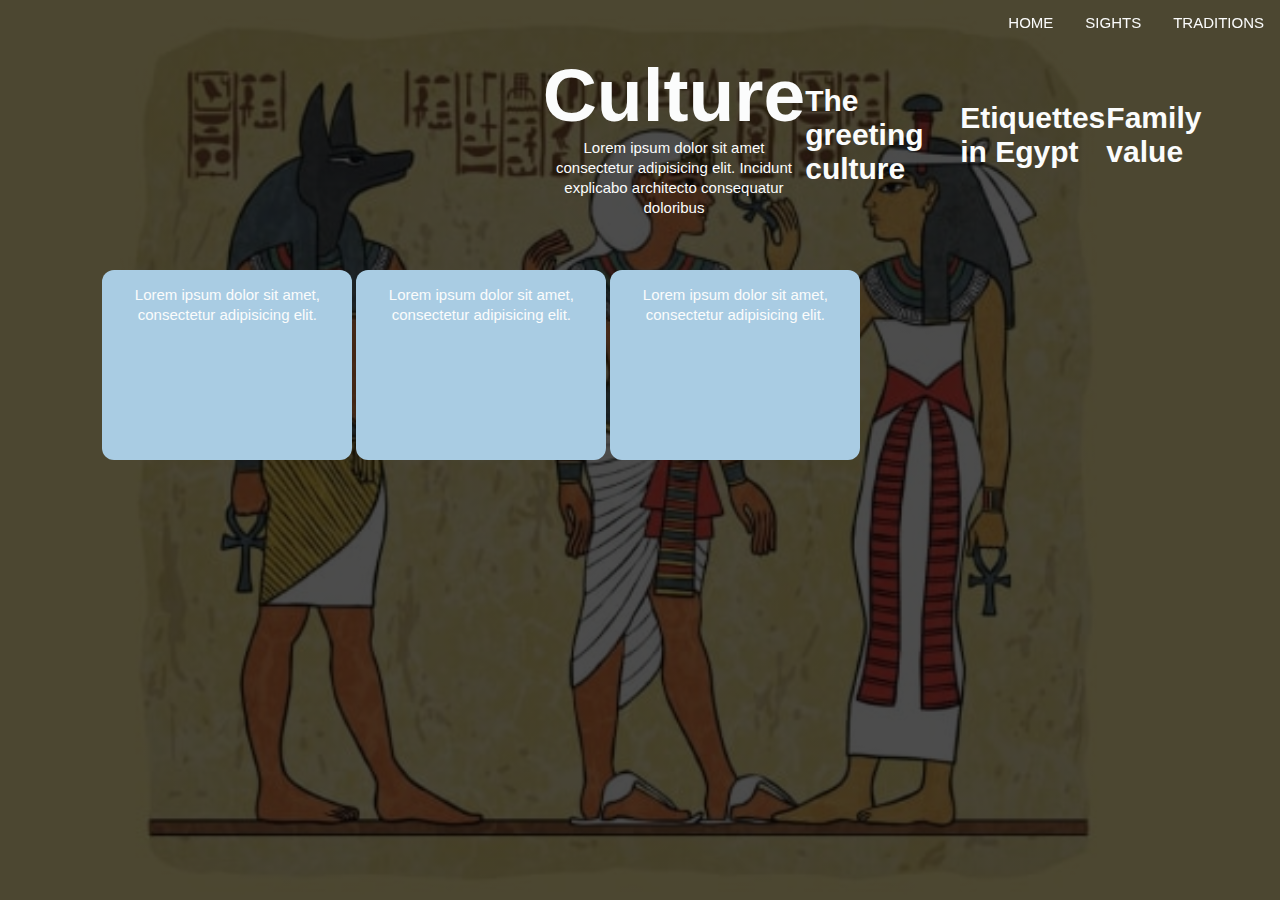
==== culture.html @ d827dedc "update" ====
<!DOCTYPE html>
<html lang="en">
<head>
    <meta charset="UTF-8">
    <meta http-equiv="X-UA-Compatible" content="IE=edge">
    <meta name="viewport" content="width=device-width, initial-scale=1.0">
    <link rel="stylesheet" href="./css/culture.css">
    <title>Culture</title>
</head>


<body>
    <header>
        <div class="container1">
            <div class="topnav">
                <a href="#home">HOME</a>
                <a href="#sights">SIGHTS</a>
                <a href="#traditions">TRADITIONS</a>
            </div>

            <div class="hdrtitle1">
                <div class="hdrtext1">
                    <h1>Culture</h1>
                    <p>Lorem ipsum dolor sit amet consectetur adipisicing elit. 
                        Incidunt explicabo architecto consequatur doloribus</p>
                        </div>
                        
                        <h2>The greeting culture</h2>
                        <h2>Etiquettes in Egypt</h2>
                        <h2>Family value</h2>
                        
                </div>

                <div class="row">
                    <div class="box">
                        <p>Lorem ipsum dolor sit amet, consectetur adipisicing elit.</p>
                    </div>

                    <div class="box2">
                        <p>Lorem ipsum dolor sit amet, consectetur adipisicing elit.</p>
                    </div>

                    <div class="box3">
                        <p>Lorem ipsum dolor sit amet, consectetur adipisicing elit.</p>
                    </div>
                </div>
            </div>
        </div>
    </header>
</body>


</html>
---- css/culture.css ----
*{
    margin: 0;
    padding: 0;
}

.container1{
    width: 100%;
    height: 100vh;
    background-image:linear-gradient(rgba(0,0,0,0.7), rgba(0,0,0,0.7)), url(../img/culture.png);
    background-position:center;
    background-size: cover;
    padding-left: 8%;
    padding-right: 6%;
    box-sizing: border-box;
}

.topnav{
    overflow: hidden;
    top: 0;
    right: 0;
    position: fixed;
}

.topnav a{
    float: left;
    color: rgb(251, 252, 252);
    text-align: center;
    padding: 14px 16px;
    text-decoration: none;
    font-size: 15px;
    font-family: 'Gill Sans', 'Gill Sans MT', Calibri, 'Trebuchet MS', sans-serif;
}

.topnav a:hover{
    background-color: rgb(169, 204, 227);
    color: black;
}

.hdrtitle1{
    display: flex;
    padding-left: 40%;
    align-items: center;
    height: 30%;
}

.hdrtext1{
    flex-basis:15%;
}

h1{
   color: rgb(251, 252, 252);
   font-size: 75px;
   font-family: 'Gill Sans', 'Gill Sans MT', Calibri, 'Trebuchet MS', sans-serif;
}

p{
    color: rgb(251, 252, 252);
    font-size: 15px;
    font-family: 'Gill Sans', 'Gill Sans MT', Calibri, 'Trebuchet MS', sans-serif;
    line-height: 20px;
    text-align: center;
}

h2{
    color: rgb(251, 252, 252);
    font-size: 30px;
    font-family: 'Gill Sans', 'Gill Sans MT', Calibri, 'Trebuchet MS', sans-serif;
}

.box{
    width: 250px;
    height: 190px;
    display: inline-block;
    border-radius: 12px;
    padding: 15px 25px;
    box-sizing: border-box;
    background-color:rgb(169, 204, 227);
}

.box2{
    width: 250px;
    height: 190px;
    display: inline-block;
    border-radius: 12px;
    padding: 15px 25px;
    box-sizing: border-box;
    background-color:rgb(169, 204, 227);
}

.box3{
    width: 250px;
    height: 190px;
    display: inline-block;
    border-radius: 12px;
    padding: 15px 25px;
    box-sizing: border-box;
    background-color:rgb(169, 204, 227);
}
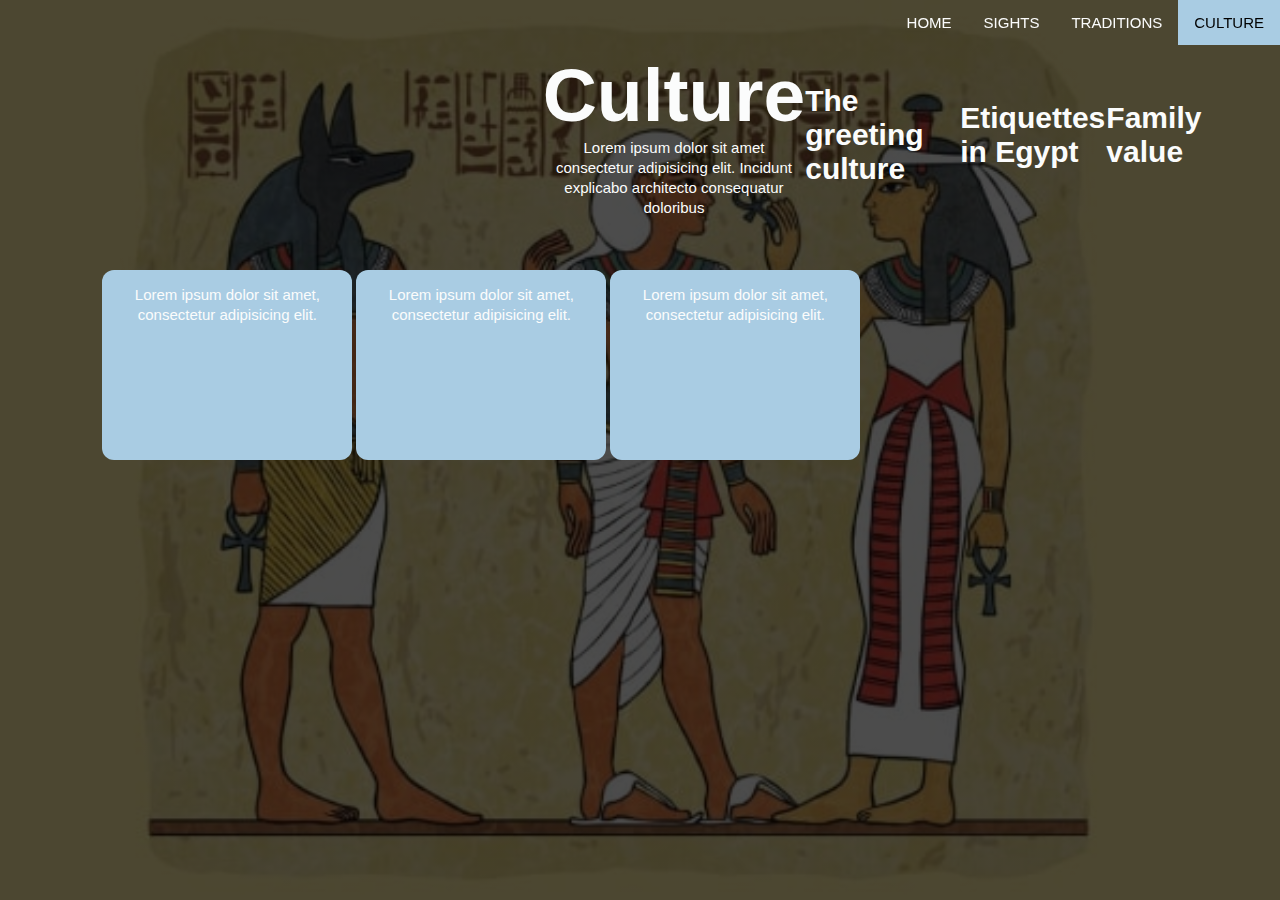
==== commit 53b10c7e: "top nav nice" ====
--- a/culture.html
+++ b/culture.html
@@ -13,9 +13,10 @@
     <header>
         <div class="container1">
             <div class="topnav">
-                <a href="#home">HOME</a>
-                <a href="#sights">SIGHTS</a>
-                <a href="#traditions">TRADITIONS</a>
+                <a href="index.html">HOME</a>
+                <a href="sights.html">SIGHTS</a>
+                <a href="Traditions.html">TRADITIONS</a>
+                <a href="culture" id="culture">CULTURE</a>
             </div>
 
             <div class="hdrtitle1">
--- a/css/culture.css
+++ b/css/culture.css
@@ -19,6 +19,11 @@
     top: 0;
     right: 0;
     position: fixed;
+}
+
+#culture{
+    background-color: rgb(169, 204, 227);
+    color: black;
 }
 
 .topnav a{
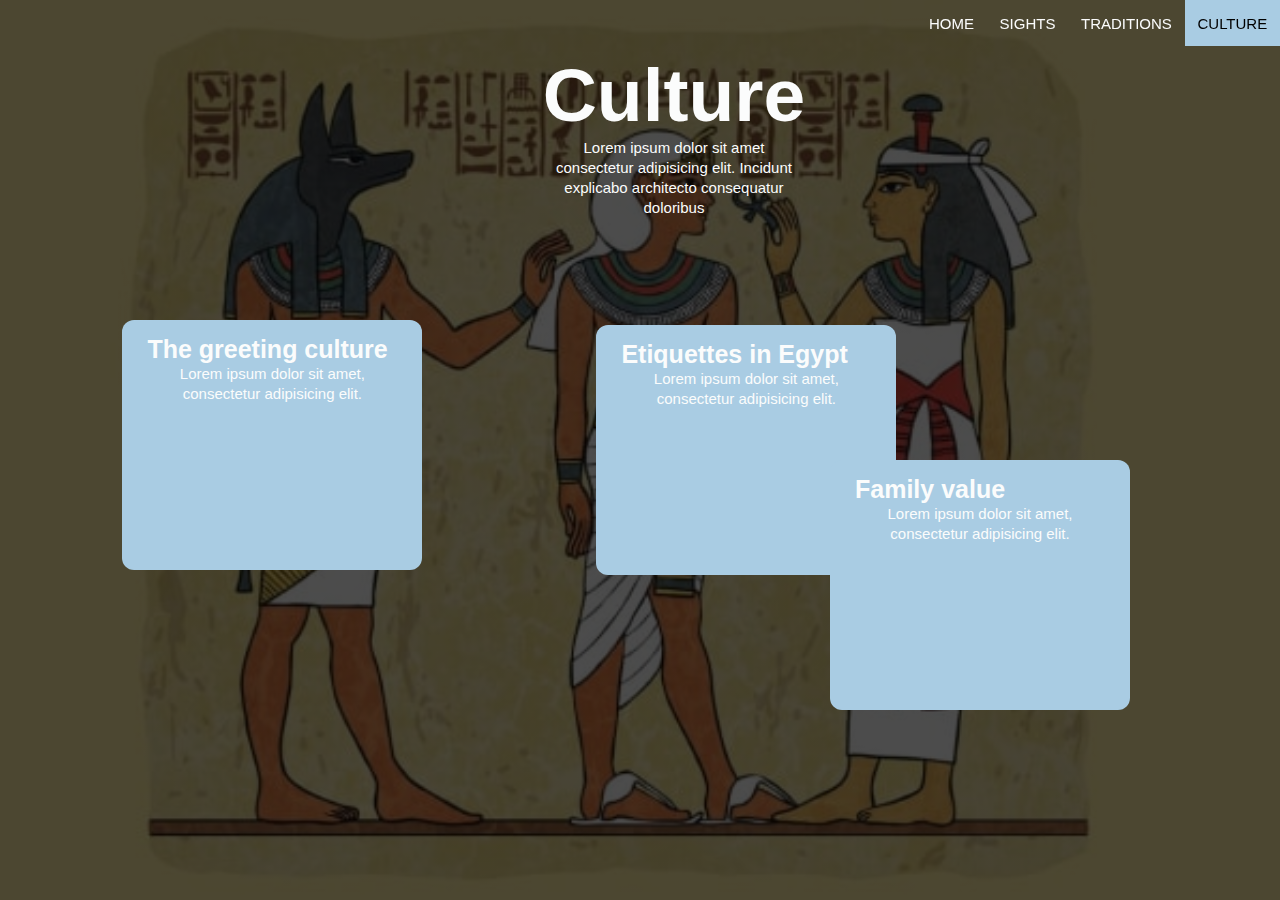
==== commit 950f66a6: "update css" ====
--- a/culture.html
+++ b/culture.html
@@ -26,22 +26,21 @@
                         Incidunt explicabo architecto consequatur doloribus</p>
                         </div>
                         
-                        <h2>The greeting culture</h2>
-                        <h2>Etiquettes in Egypt</h2>
-                        <h2>Family value</h2>
-                        
                 </div>
 
                 <div class="row">
                     <div class="box">
+                        <h2>The greeting culture</h2>
                         <p>Lorem ipsum dolor sit amet, consectetur adipisicing elit.</p>
                     </div>
 
                     <div class="box2">
+                        <h2>Etiquettes in Egypt</h2>
                         <p>Lorem ipsum dolor sit amet, consectetur adipisicing elit.</p>
                     </div>
 
                     <div class="box3">
+                        <h2>Family value</h2>
                         <p>Lorem ipsum dolor sit amet, consectetur adipisicing elit.</p>
                     </div>
                 </div>
--- a/css/culture.css
+++ b/css/culture.css
@@ -30,7 +30,7 @@
     float: left;
     color: rgb(251, 252, 252);
     text-align: center;
-    padding: 14px 16px;
+    padding: 4% 1vw;
     text-decoration: none;
     font-size: 15px;
     font-family: 'Gill Sans', 'Gill Sans MT', Calibri, 'Trebuchet MS', sans-serif;
@@ -68,38 +68,47 @@
 
 h2{
     color: rgb(251, 252, 252);
-    font-size: 30px;
+    font-size: 25px;
     font-family: 'Gill Sans', 'Gill Sans MT', Calibri, 'Trebuchet MS', sans-serif;
 }
 
 .box{
-    width: 250px;
-    height: 190px;
+    width: 300px;
+    height: 250px;
     display: inline-block;
     border-radius: 12px;
     padding: 15px 25px;
     box-sizing: border-box;
     background-color:rgb(169, 204, 227);
+    position: relative;
+    left:20px;
+    top:50px;
 }
 
 .box2{
-    width: 250px;
-    height: 190px;
+    width: 300px;
+    height: 250px;
     display: inline-block;
     border-radius: 12px;
     padding: 15px 25px;
     box-sizing: border-box;
     background-color:rgb(169, 204, 227);
+    position: relative;
+    left:190px;
+    top:55px;
 }
 
 .box3{
-    width: 250px;
-    height: 190px;
+    width: 300px;
+    height: 250px;
     display: inline-block;
     border-radius: 12px;
     padding: 15px 25px;
     box-sizing: border-box;
     background-color:rgb(169, 204, 227);
+    position: absolute;
+    right: 150px;
+    bottom:190px;
 }
 
 
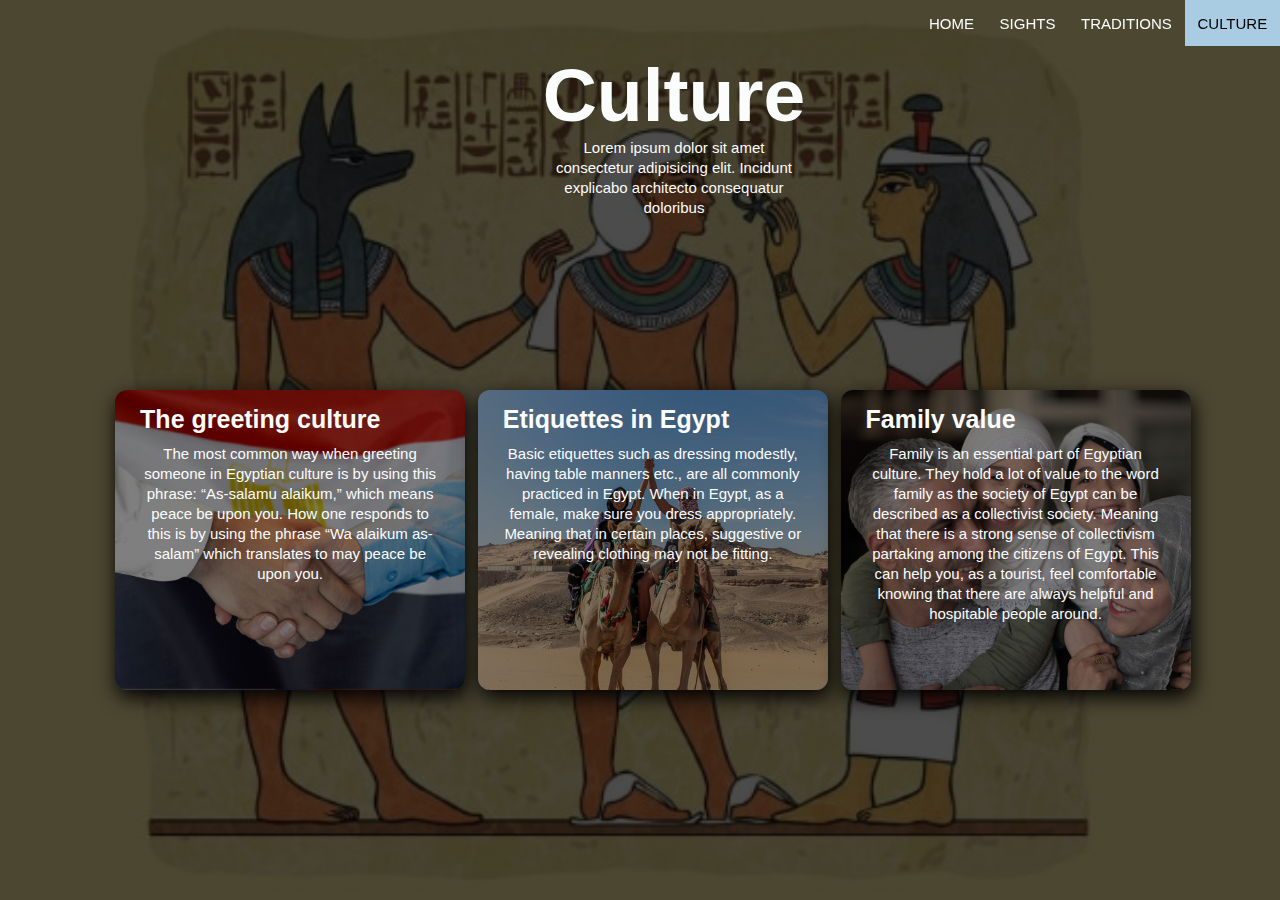
==== commit 4e78fc28: "update" ====
--- a/culture.html
+++ b/culture.html
@@ -31,17 +31,30 @@
                 <div class="row">
                     <div class="box">
                         <h2>The greeting culture</h2>
-                        <p>Lorem ipsum dolor sit amet, consectetur adipisicing elit.</p>
+                        <div class="text">
+                            <p> The most common way when greeting someone in Egyptian culture is by using this phrase:
+                                “As-salamu alaikum,” which means peace be upon you. How one responds to this is by
+                                using the phrase “Wa alaikum as-salam” which translates to may peace be upon you.</p>
+                        </div>
                     </div>
 
                     <div class="box2">
                         <h2>Etiquettes in Egypt</h2>
-                        <p>Lorem ipsum dolor sit amet, consectetur adipisicing elit.</p>
+                        <div class="text">
+                            <p> Basic etiquettes such as dressing modestly, having table manners etc., are all commonly
+                                practiced in Egypt. When in Egypt, as a female, make sure you dress appropriately. Meaning
+                                that in certain places, suggestive or revealing clothing may not be fitting.</p>
+                        </div>
                     </div>
 
                     <div class="box3">
                         <h2>Family value</h2>
-                        <p>Lorem ipsum dolor sit amet, consectetur adipisicing elit.</p>
+                        <div class="text">
+                            <p>Family is an essential part of Egyptian culture. They hold a lot of value to the word family as
+                                the society of Egypt can be described as a collectivist society. 
+                                Meaning that there is a strong sense of collectivism partaking among the citizens of Egypt. 
+                                This can help you, as a tourist, feel comfortable knowing that there are always helpful and hospitable people around.</p>
+                        </div>
                     </div>
                 </div>
             </div>
--- a/css/culture.css
+++ b/css/culture.css
@@ -72,46 +72,67 @@
     font-family: 'Gill Sans', 'Gill Sans MT', Calibri, 'Trebuchet MS', sans-serif;
 }
 
+.row{
+    height:60vh;
+    width: 100%;
+    display:flex;
+    flex-direction: row;
+    justify-content: space-evenly;
+    align-items: center;
+}
+
 .box{
-    width: 300px;
-    height: 250px;
+    width: 350px;
+    height: 300px;
     display: inline-block;
     border-radius: 12px;
     padding: 15px 25px;
     box-sizing: border-box;
-    background-color:rgb(169, 204, 227);
-    position: relative;
-    left:20px;
-    top:50px;
+    background-image: linear-gradient(rgba(0,0,0,0.5), rgba(0,0,0,0.5)), url(../img/greeting.png);
+    background-position: center;
+    background-size: cover;
+
+    box-shadow: 2px 7px 20px black;
 }
 
 .box2{
-    width: 300px;
-    height: 250px;
+    width: 350px;
+    height: 300px;
     display: inline-block;
     border-radius: 12px;
     padding: 15px 25px;
     box-sizing: border-box;
-    background-color:rgb(169, 204, 227);
-    position: relative;
-    left:190px;
-    top:55px;
+    background-image: linear-gradient(rgba(0,0,0,0.5), rgba(0,0,0,0.5)), url(../img/etiquette.png);
+    background-position: center;
+    background-size: cover;
+    box-shadow: 2px 7px 20px black;
 }
 
 .box3{
-    width: 300px;
-    height: 250px;
+    width: 350px;
+    height: 300px;
     display: inline-block;
     border-radius: 12px;
     padding: 15px 25px;
     box-sizing: border-box;
-    background-color:rgb(169, 204, 227);
-    position: absolute;
-    right: 150px;
-    bottom:190px;
+    background-image: linear-gradient(rgba(0,0,0,0.5), rgba(0,0,0,0.5)), url(../img/family.png);
+    background-position: center;
+    background-size: cover;
+    box-shadow: 2px 7px 20px black;
+}
+
+.text{
+    height: 90%;
+    width: 100%;
+    margin-top:10px;
+}
+
+.text>p{
+    color:rgb(251, 252, 252);
+    font-family: 'Gill Sans', 'Gill Sans MT', Calibri, 'Trebuchet MS', sans-serif;
+    font-size: 15px;
 }
 
 
 
 
-
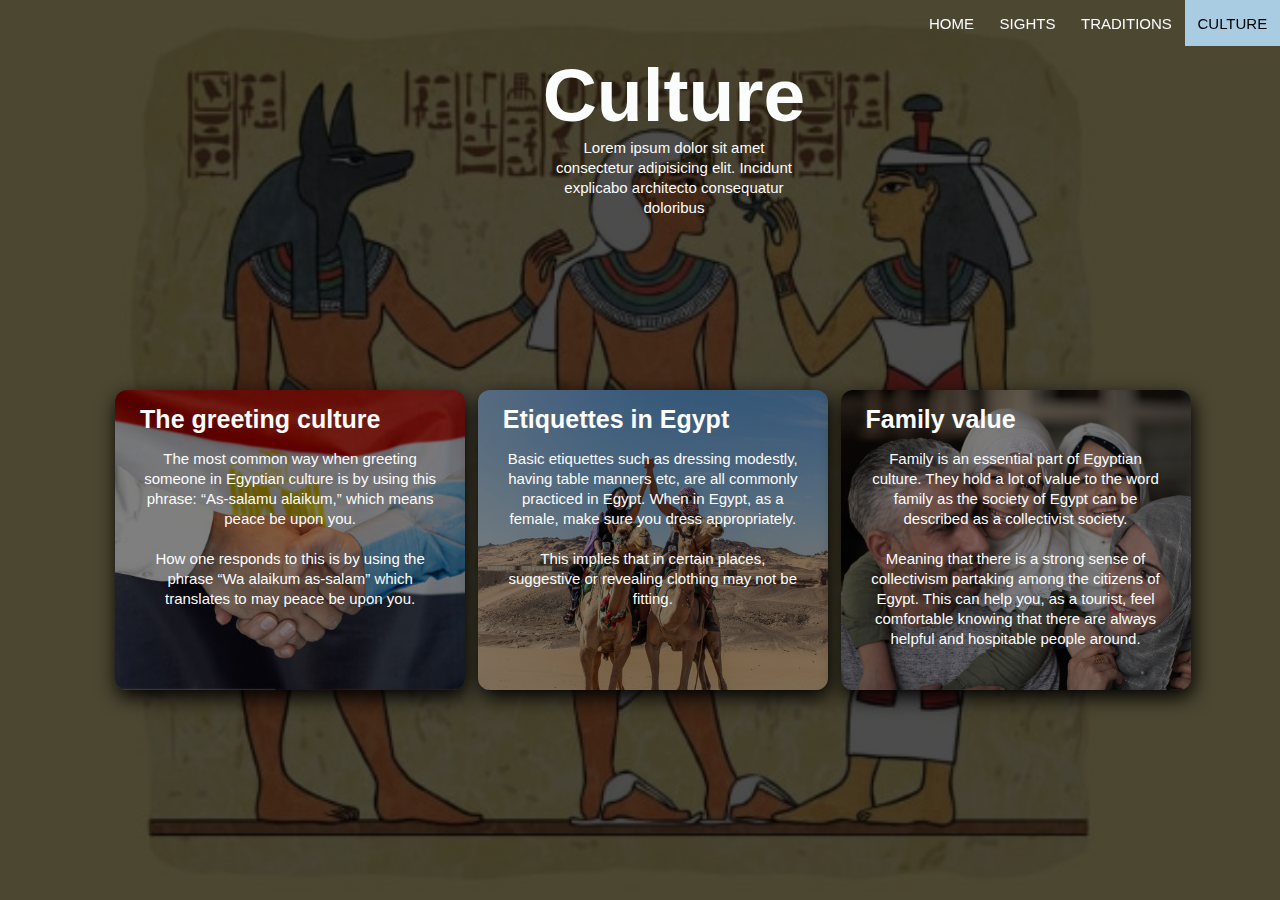
==== commit 472f91f9: "update" ====
--- a/culture.html
+++ b/culture.html
@@ -1,5 +1,6 @@
 <!DOCTYPE html>
 <html lang="en">
+
 <head>
     <meta charset="UTF-8">
     <meta http-equiv="X-UA-Compatible" content="IE=edge">
@@ -22,42 +23,53 @@
             <div class="hdrtitle1">
                 <div class="hdrtext1">
                     <h1>Culture</h1>
-                    <p>Lorem ipsum dolor sit amet consectetur adipisicing elit. 
+                    <p>Lorem ipsum dolor sit amet consectetur adipisicing elit.
                         Incidunt explicabo architecto consequatur doloribus</p>
-                        </div>
-                        
                 </div>
 
-                <div class="row">
-                    <div class="box">
-                        <h2>The greeting culture</h2>
-                        <div class="text">
-                            <p> The most common way when greeting someone in Egyptian culture is by using this phrase:
-                                “As-salamu alaikum,” which means peace be upon you. How one responds to this is by
-                                using the phrase “Wa alaikum as-salam” which translates to may peace be upon you.</p>
-                        </div>
+            </div>
+
+            <div class="row">
+                <div class="box">
+                    <h2>The greeting culture</h2>
+                    <div class="text">
+                        <p> The most common way when greeting someone in Egyptian culture is by using this phrase:
+                            “As-salamu alaikum,” which means peace be upon you. 
+                            
+                            <br>
+                            <br>
+                            How one responds to this is by using
+                            the phrase “Wa alaikum as-salam” which translates to may peace be upon you.
+                        </p>
                     </div>
+                </div>
 
-                    <div class="box2">
-                        <h2>Etiquettes in Egypt</h2>
-                        <div class="text">
-                            <p> Basic etiquettes such as dressing modestly, having table manners etc., are all commonly
-                                practiced in Egypt. When in Egypt, as a female, make sure you dress appropriately. Meaning
-                                that in certain places, suggestive or revealing clothing may not be fitting.</p>
-                        </div>
+                <div class="box2">
+                    <h2>Etiquettes in Egypt</h2>
+                    <div class="text">
+                        <p> Basic etiquettes such as dressing modestly, having table manners etc, are all commonly
+                            practiced in Egypt. When in Egypt, as a female, make sure you dress appropriately. 
+                            <br>
+                            <br>
+                            This implies that in certain places, suggestive or revealing clothing may not be fitting.
+                        </p>
                     </div>
+                </div>
 
-                    <div class="box3">
-                        <h2>Family value</h2>
-                        <div class="text">
-                            <p>Family is an essential part of Egyptian culture. They hold a lot of value to the word family as
-                                the society of Egypt can be described as a collectivist society. 
-                                Meaning that there is a strong sense of collectivism partaking among the citizens of Egypt. 
-                                This can help you, as a tourist, feel comfortable knowing that there are always helpful and hospitable people around.</p>
-                        </div>
+                <div class="box3">
+                    <h2>Family value</h2>
+                    <div class="text">
+                        <p>Family is an essential part of Egyptian culture. They hold a lot of value to the word family
+                            as the society of Egypt can be described as a collectivist society. 
+                            <br>
+                            <br>
+                            Meaning that there is a strong sense of collectivism partaking among the citizens of Egypt.
+                            This can help you, as a tourist, feel comfortable knowing that there are always helpful and
+                            hospitable people around.</p>
                     </div>
                 </div>
             </div>
+        </div>
         </div>
     </header>
 </body>
--- a/css/culture.css
+++ b/css/culture.css
@@ -91,8 +91,8 @@
     background-image: linear-gradient(rgba(0,0,0,0.5), rgba(0,0,0,0.5)), url(../img/greeting.png);
     background-position: center;
     background-size: cover;
-
     box-shadow: 2px 7px 20px black;
+    transition: transform 1.2s;
 }
 
 .box2{
@@ -106,6 +106,7 @@
     background-position: center;
     background-size: cover;
     box-shadow: 2px 7px 20px black;
+    transition: transform 1.2s;
 }
 
 .box3{
@@ -119,12 +120,13 @@
     background-position: center;
     background-size: cover;
     box-shadow: 2px 7px 20px black;
+    transition: transform 1.2s;
 }
 
 .text{
     height: 90%;
     width: 100%;
-    margin-top:10px;
+    margin-top:15px;
 }
 
 .text>p{
@@ -133,6 +135,10 @@
     font-size: 15px;
 }
 
+.box:hover, .box2:hover, .box3:hover{
+    transform: scale(1.2);
+}
 
 
 
+
